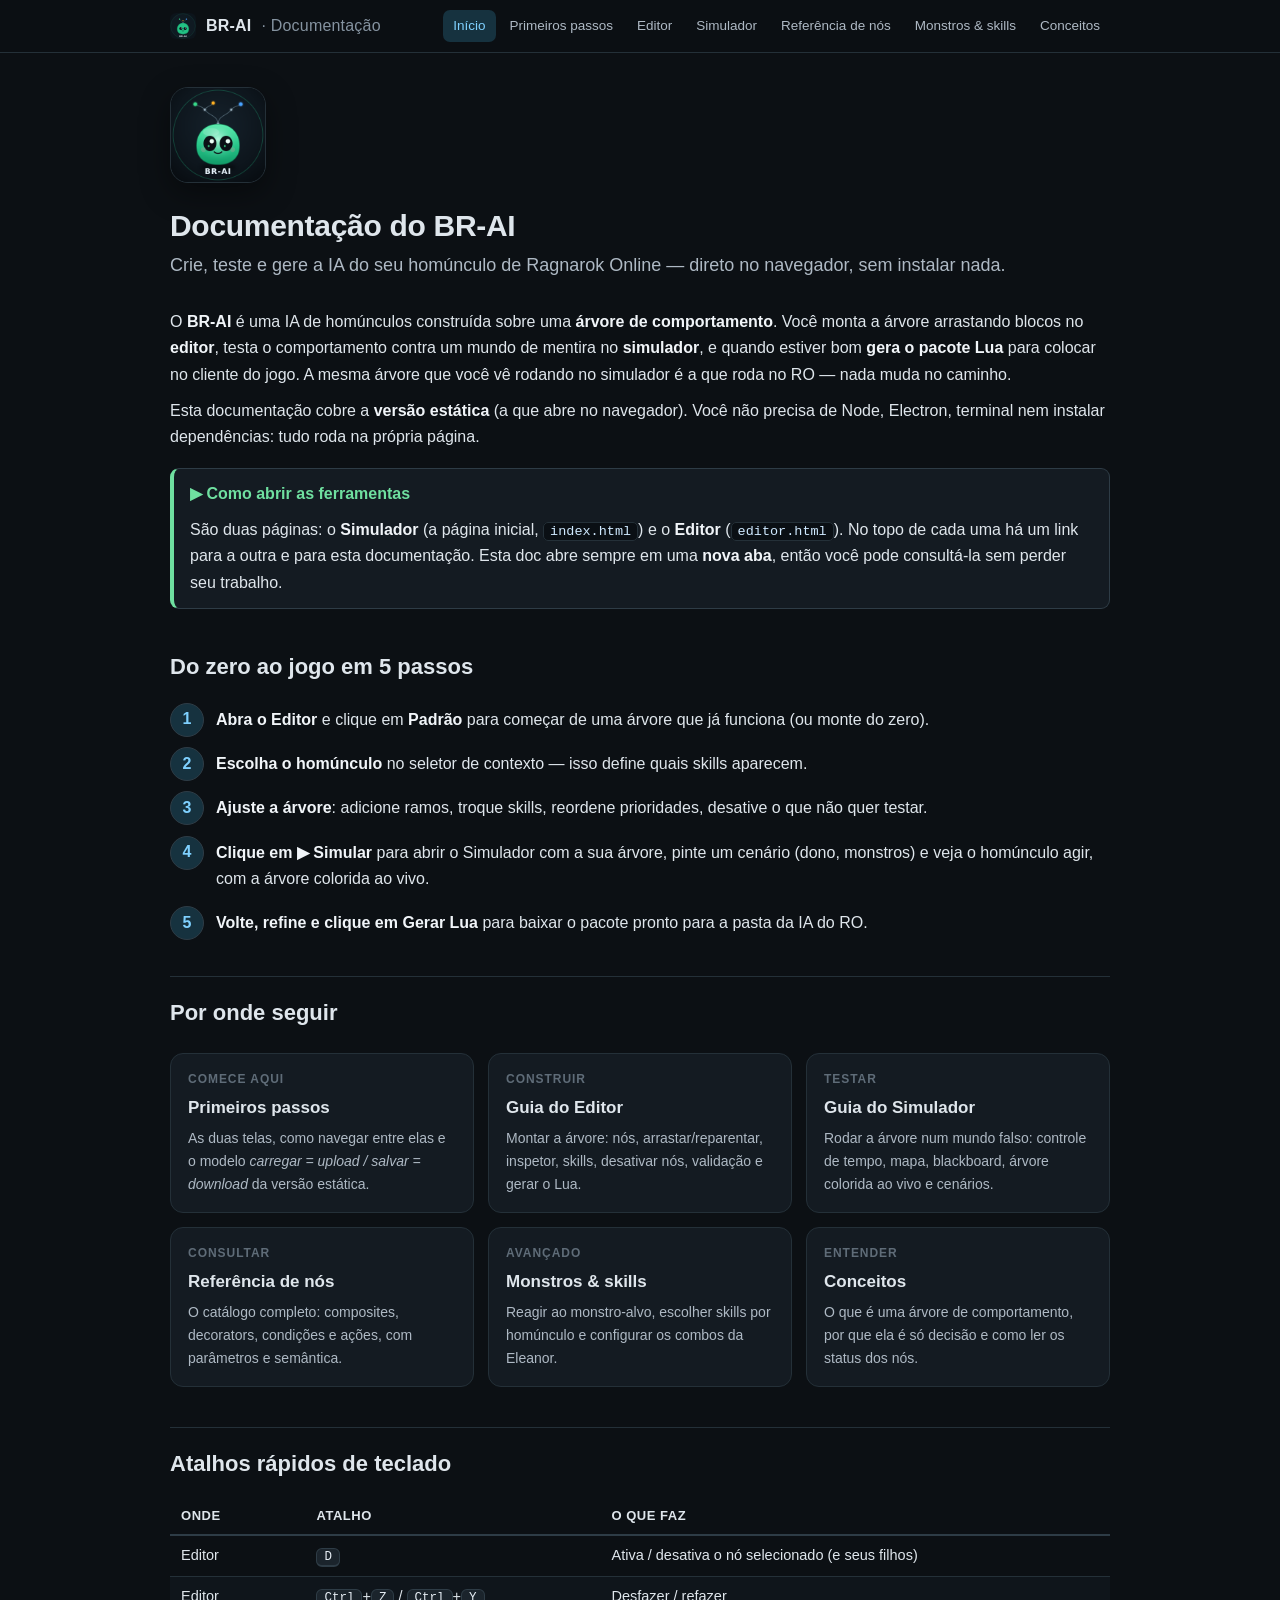
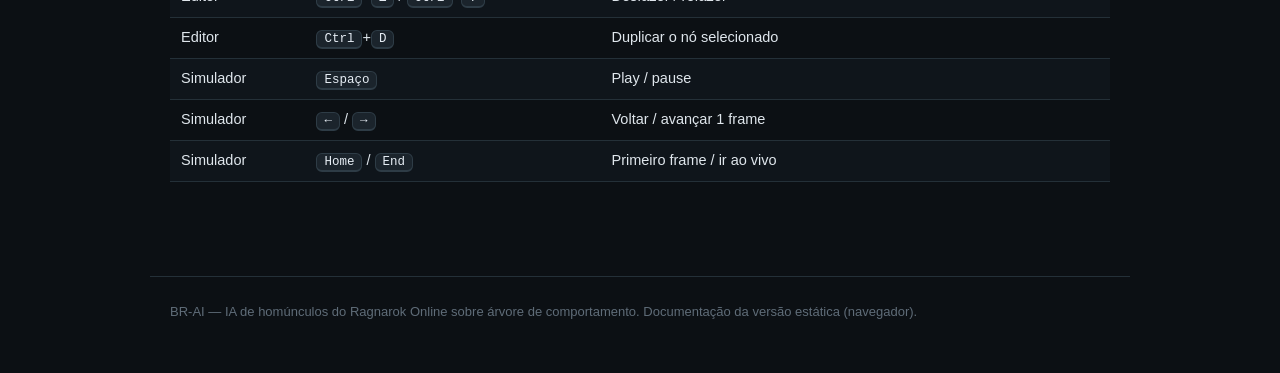
==== docs/index.html @ ee8c0c96 "Initial commit" ====
<!DOCTYPE html>
<html lang="pt-BR">
<head>
<meta charset="UTF-8" />
<meta name="viewport" content="width=device-width, initial-scale=1" />
<title>Documentação — BR-AI</title>
<link rel="stylesheet" href="help.css" />
<link rel="icon" href="img/logo.svg" />
</head>
<body>
<header class="top">
  <div class="row">
    <a class="brand" href="index.html"><img src="img/logo.svg" alt="" /> BR-AI <span class="muted" style="font-weight:500">· Documentação</span></a>
    <nav>
      <a href="index.html" class="cur">Início</a>
      <a href="primeiros-passos.html">Primeiros passos</a>
      <a href="editor.html">Editor</a>
      <a href="simulador.html">Simulador</a>
      <a href="referencia-nos.html">Referência de nós</a>
      <a href="monstros-e-skills.html">Monstros &amp; skills</a>
      <a href="conceitos.html">Conceitos</a>
    </nav>
  </div>
</header>

<main>
  <div class="hero">
    <img src="img/logo-hero.png" alt="Avatar do BR-AI" />
    <div class="t">
      <h1>Documentação do BR-AI</h1>
      <p class="lead">Crie, teste e gere a IA do seu homúnculo de Ragnarok Online — direto no navegador, sem instalar nada.</p>
    </div>
  </div>

  <p>O <strong>BR-AI</strong> é uma IA de homúnculos construída sobre uma <strong>árvore de comportamento</strong>. Você monta a árvore arrastando blocos no <strong>editor</strong>, testa o comportamento contra um mundo de mentira no <strong>simulador</strong>, e quando estiver bom <strong>gera o pacote Lua</strong> para colocar no cliente do jogo. A mesma árvore que você vê rodando no simulador é a que roda no RO — nada muda no caminho.</p>

  <p>Esta documentação cobre a <strong>versão estática</strong> (a que abre no navegador). Você não precisa de Node, Electron, terminal nem instalar dependências: tudo roda na própria página.</p>

  <div class="box tip">
    <div class="h">▶ Como abrir as ferramentas</div>
    <p>São duas páginas: o <strong>Simulador</strong> (a página inicial, <code>index.html</code>) e o <strong>Editor</strong> (<code>editor.html</code>). No topo de cada uma há um link para a outra e para esta documentação. Esta doc abre sempre em uma <strong>nova aba</strong>, então você pode consultá-la sem perder seu trabalho.</p>
  </div>

  <h2>Do zero ao jogo em 5 passos</h2>
  <ol class="steps">
    <li><strong>Abra o Editor</strong> e clique em <strong>Padrão</strong> para começar de uma árvore que já funciona (ou monte do zero).</li>
    <li><strong>Escolha o homúnculo</strong> no seletor de contexto — isso define quais skills aparecem.</li>
    <li><strong>Ajuste a árvore</strong>: adicione ramos, troque skills, reordene prioridades, desative o que não quer testar.</li>
    <li><strong>Clique em ▶ Simular</strong> para abrir o Simulador com a sua árvore, pinte um cenário (dono, monstros) e veja o homúnculo agir, com a árvore colorida ao vivo.</li>
    <li class="last"><strong>Volte, refine e clique em Gerar Lua</strong> para baixar o pacote pronto para a pasta da IA do RO.</li>
  </ol>

  <h2>Por onde seguir</h2>
  <div class="cards">
    <a class="card" href="primeiros-passos.html">
      <div class="k">Comece aqui</div>
      <h3>Primeiros passos</h3>
      <p>As duas telas, como navegar entre elas e o modelo <em>carregar = upload / salvar = download</em> da versão estática.</p>
    </a>
    <a class="card" href="editor.html">
      <div class="k">Construir</div>
      <h3>Guia do Editor</h3>
      <p>Montar a árvore: nós, arrastar/reparentar, inspetor, skills, desativar nós, validação e gerar o Lua.</p>
    </a>
    <a class="card" href="simulador.html">
      <div class="k">Testar</div>
      <h3>Guia do Simulador</h3>
      <p>Rodar a árvore num mundo falso: controle de tempo, mapa, blackboard, árvore colorida ao vivo e cenários.</p>
    </a>
    <a class="card" href="referencia-nos.html">
      <div class="k">Consultar</div>
      <h3>Referência de nós</h3>
      <p>O catálogo completo: composites, decorators, condições e ações, com parâmetros e semântica.</p>
    </a>
    <a class="card" href="monstros-e-skills.html">
      <div class="k">Avançado</div>
      <h3>Monstros &amp; skills</h3>
      <p>Reagir ao monstro-alvo, escolher skills por homúnculo e configurar os combos da Eleanor.</p>
    </a>
    <a class="card" href="conceitos.html">
      <div class="k">Entender</div>
      <h3>Conceitos</h3>
      <p>O que é uma árvore de comportamento, por que ela é só decisão e como ler os status dos nós.</p>
    </a>
  </div>

  <h2>Atalhos rápidos de teclado</h2>
  <table>
    <thead><tr><th>Onde</th><th>Atalho</th><th>O que faz</th></tr></thead>
    <tbody>
      <tr><td>Editor</td><td><kbd>D</kbd></td><td>Ativa / desativa o nó selecionado (e seus filhos)</td></tr>
      <tr><td>Editor</td><td><kbd>Ctrl</kbd>+<kbd>Z</kbd> / <kbd>Ctrl</kbd>+<kbd>Y</kbd></td><td>Desfazer / refazer</td></tr>
      <tr><td>Editor</td><td><kbd>Ctrl</kbd>+<kbd>D</kbd></td><td>Duplicar o nó selecionado</td></tr>
      <tr><td>Simulador</td><td><kbd>Espaço</kbd></td><td>Play / pause</td></tr>
      <tr><td>Simulador</td><td><kbd>←</kbd> / <kbd>→</kbd></td><td>Voltar / avançar 1 frame</td></tr>
      <tr><td>Simulador</td><td><kbd>Home</kbd> / <kbd>End</kbd></td><td>Primeiro frame / ir ao vivo</td></tr>
    </tbody>
  </table>
</main>

<footer>
  BR-AI — IA de homúnculos do Ragnarok Online sobre árvore de comportamento. Documentação da versão estática (navegador).
</footer>
</body>
</html>
---- docs/help.css ----
/* help.css — estilo do site de documentação estática do BR-AI.
   Tema escuro coeso com o app, otimizado para leitura. */
:root{
  --bg:#0c1014; --bg2:#11171d; --card:#141b22; --card2:#0f151b;
  --ink:#dfe6ec; --ink2:#aeb9c4; --mut:#8593a0; --faint:#5f6c78;
  --line:#243038; --line2:#2e3c46;
  --acc:#7fd1ff; --acc2:#6fe0a0; --warn:#ffcf5c; --bad:#ff7a7a; --viol:#c9a6ff;
  --code:#0a0e12; --kbdbg:#1b242c;
  --maxw:980px;
}
*{box-sizing:border-box}
html{scroll-behavior:smooth}
body{
  margin:0; background:var(--bg); color:var(--ink);
  font:16px/1.65 -apple-system,BlinkMacSystemFont,"Segoe UI",Roboto,Helvetica,Arial,sans-serif;
  -webkit-font-smoothing:antialiased;
}
a{color:var(--acc); text-decoration:none}
a:hover{text-decoration:underline}

/* ---- top nav ---- */
header.top{
  position:sticky; top:0; z-index:50; background:rgba(12,16,20,.92);
  backdrop-filter:saturate(140%) blur(8px); border-bottom:1px solid var(--line);
}
header.top .row{max-width:var(--maxw); margin:0 auto; display:flex; align-items:center; gap:14px; padding:10px 20px; flex-wrap:wrap}
header.top .brand{display:flex; align-items:center; gap:10px; font-weight:800; letter-spacing:.2px; color:var(--ink)}
header.top .brand img{width:26px; height:26px; border-radius:6px; display:block}
header.top nav{display:flex; gap:4px; flex-wrap:wrap; margin-left:auto}
header.top nav a{
  color:var(--ink2); padding:5px 10px; border-radius:7px; font-size:13.5px; white-space:nowrap;
}
header.top nav a:hover{background:var(--bg2); color:var(--ink); text-decoration:none}
header.top nav a.cur{background:#16323f; color:var(--acc)}

/* ---- layout ---- */
main{max-width:var(--maxw); margin:0 auto; padding:26px 20px 80px}
.crumbs{font-size:13px; color:var(--mut); margin:2px 0 18px}
.crumbs a{color:var(--mut)}
h1{font-size:30px; line-height:1.2; margin:.2em 0 .35em; letter-spacing:-.01em}
h2{font-size:22px; margin:1.8em 0 .5em; padding-top:.3em; border-top:1px solid var(--line); padding-top:18px}
h2:first-of-type{border-top:0; padding-top:0}
h3{font-size:17px; margin:1.4em 0 .4em; color:var(--ink)}
p{margin:.6em 0}
.lead{font-size:18px; color:var(--ink2); margin:.4em 0 1em}
ul,ol{margin:.5em 0 .9em; padding-left:1.3em}
li{margin:.28em 0}
strong{color:#f1f5f9}
hr{border:0; border-top:1px solid var(--line); margin:2em 0}
small,.muted{color:var(--mut)}

/* ---- code ---- */
code{background:#0a0f14; border:1px solid var(--line); border-radius:5px; padding:1px 6px; font:13.5px/1.5 ui-monospace,SFMono-Regular,Menlo,Consolas,monospace; color:#cfe9ff}
pre{background:var(--code); border:1px solid var(--line); border-radius:10px; padding:14px 16px; overflow:auto; margin:1em 0}
pre code{background:none; border:0; padding:0; color:#cbd6e2}
kbd{display:inline-block; background:var(--kbdbg); border:1px solid var(--line2); border-bottom-width:2px; border-radius:6px; padding:1px 7px; font:12.5px ui-monospace,monospace; color:#e7eef5; min-width:18px; text-align:center}

/* ---- figures / screenshots ---- */
figure{margin:1.2em 0; background:var(--card2); border:1px solid var(--line); border-radius:12px; padding:10px; }
figure img{display:block; width:100%; height:auto; border-radius:8px; border:1px solid var(--line)}
figure.inline{max-width:520px}
figure.narrow{max-width:380px; margin-left:0}
figcaption{color:var(--mut); font-size:13px; margin-top:8px; padding:0 4px}
figcaption b{color:var(--ink2)}

/* ---- callouts ---- */
.box{border:1px solid var(--line2); border-left-width:4px; border-radius:9px; padding:12px 16px; margin:1.1em 0; background:var(--card)}
.box p:first-child{margin-top:0}.box p:last-child{margin-bottom:0}
.box .h{font-weight:700; margin-bottom:.2em; display:flex; align-items:center; gap:8px}
.box.note{border-left-color:var(--acc)} .box.note .h{color:var(--acc)}
.box.tip{border-left-color:var(--acc2)} .box.tip .h{color:var(--acc2)}
.box.warn{border-left-color:var(--warn)} .box.warn .h{color:var(--warn)}
.box.key{border-left-color:var(--viol)} .box.key .h{color:var(--viol)}

/* ---- tables ---- */
table{width:100%; border-collapse:collapse; margin:1em 0; font-size:14.5px}
th,td{text-align:left; padding:8px 11px; border-bottom:1px solid var(--line); vertical-align:top}
thead th{color:var(--ink); border-bottom:2px solid var(--line2); font-size:13px; text-transform:uppercase; letter-spacing:.04em}
tbody tr:nth-child(even){background:#0f151b}
td code{white-space:nowrap}

/* ---- index hero + cards ---- */
.hero{display:flex; gap:22px; align-items:center; margin:8px 0 6px; flex-wrap:wrap}
.hero img{width:96px; height:96px; border-radius:18px; border:1px solid var(--line); box-shadow:0 10px 30px rgba(0,0,0,.4)}
.hero .t h1{margin:.1em 0}
.cards{display:grid; grid-template-columns:repeat(auto-fill,minmax(260px,1fr)); gap:14px; margin:1.3em 0}
.card{display:block; background:var(--card); border:1px solid var(--line); border-radius:13px; padding:16px 17px; transition:border-color .15s, transform .15s, background .15s}
.card:hover{border-color:var(--acc); background:#15202a; text-decoration:none; transform:translateY(-2px)}
.card .k{font-size:12px; color:var(--faint); font-weight:700; letter-spacing:.08em; text-transform:uppercase}
.card h3{margin:.25em 0 .3em; color:var(--ink)}
.card p{margin:0; color:var(--ink2); font-size:14px}

/* ---- step list ---- */
ol.steps{counter-reset:s; list-style:none; padding-left:0; margin:1.1em 0}
ol.steps>li{position:relative; padding:4px 0 14px 46px; margin:0}
ol.steps>li:before{counter-increment:s; content:counter(s); position:absolute; left:0; top:0; width:32px; height:32px; border-radius:50%; background:#16323f; color:var(--acc); font-weight:800; display:flex; align-items:center; justify-content:center; border:1px solid var(--line2)}
ol.steps>li.last{padding-bottom:0}

/* swatches for tree colors */
.sw{display:inline-block; width:12px; height:12px; border-radius:3px; vertical-align:-1px; margin-right:5px; border:1px solid rgba(255,255,255,.15)}
.sw.ok{background:#6fe0a0}.sw.run{background:#ffcf5c}.sw.fail{background:#ff7a7a}.sw.none{background:#5f6c78}.sw.off{background:#3a4753}

/* footer */
footer{max-width:var(--maxw); margin:0 auto; padding:24px 20px 50px; color:var(--faint); font-size:13px; border-top:1px solid var(--line)}
footer a{color:var(--mut)}

.toc{background:var(--card2); border:1px solid var(--line); border-radius:11px; padding:12px 18px; margin:1.2em 0}
.toc .h{font-size:12px; text-transform:uppercase; letter-spacing:.08em; color:var(--faint); font-weight:700; margin-bottom:6px}
.toc ul{margin:.2em 0; columns:2; column-gap:26px}
@media(max-width:640px){ .toc ul{columns:1} header.top nav{width:100%; margin-left:0} h1{font-size:25px} }
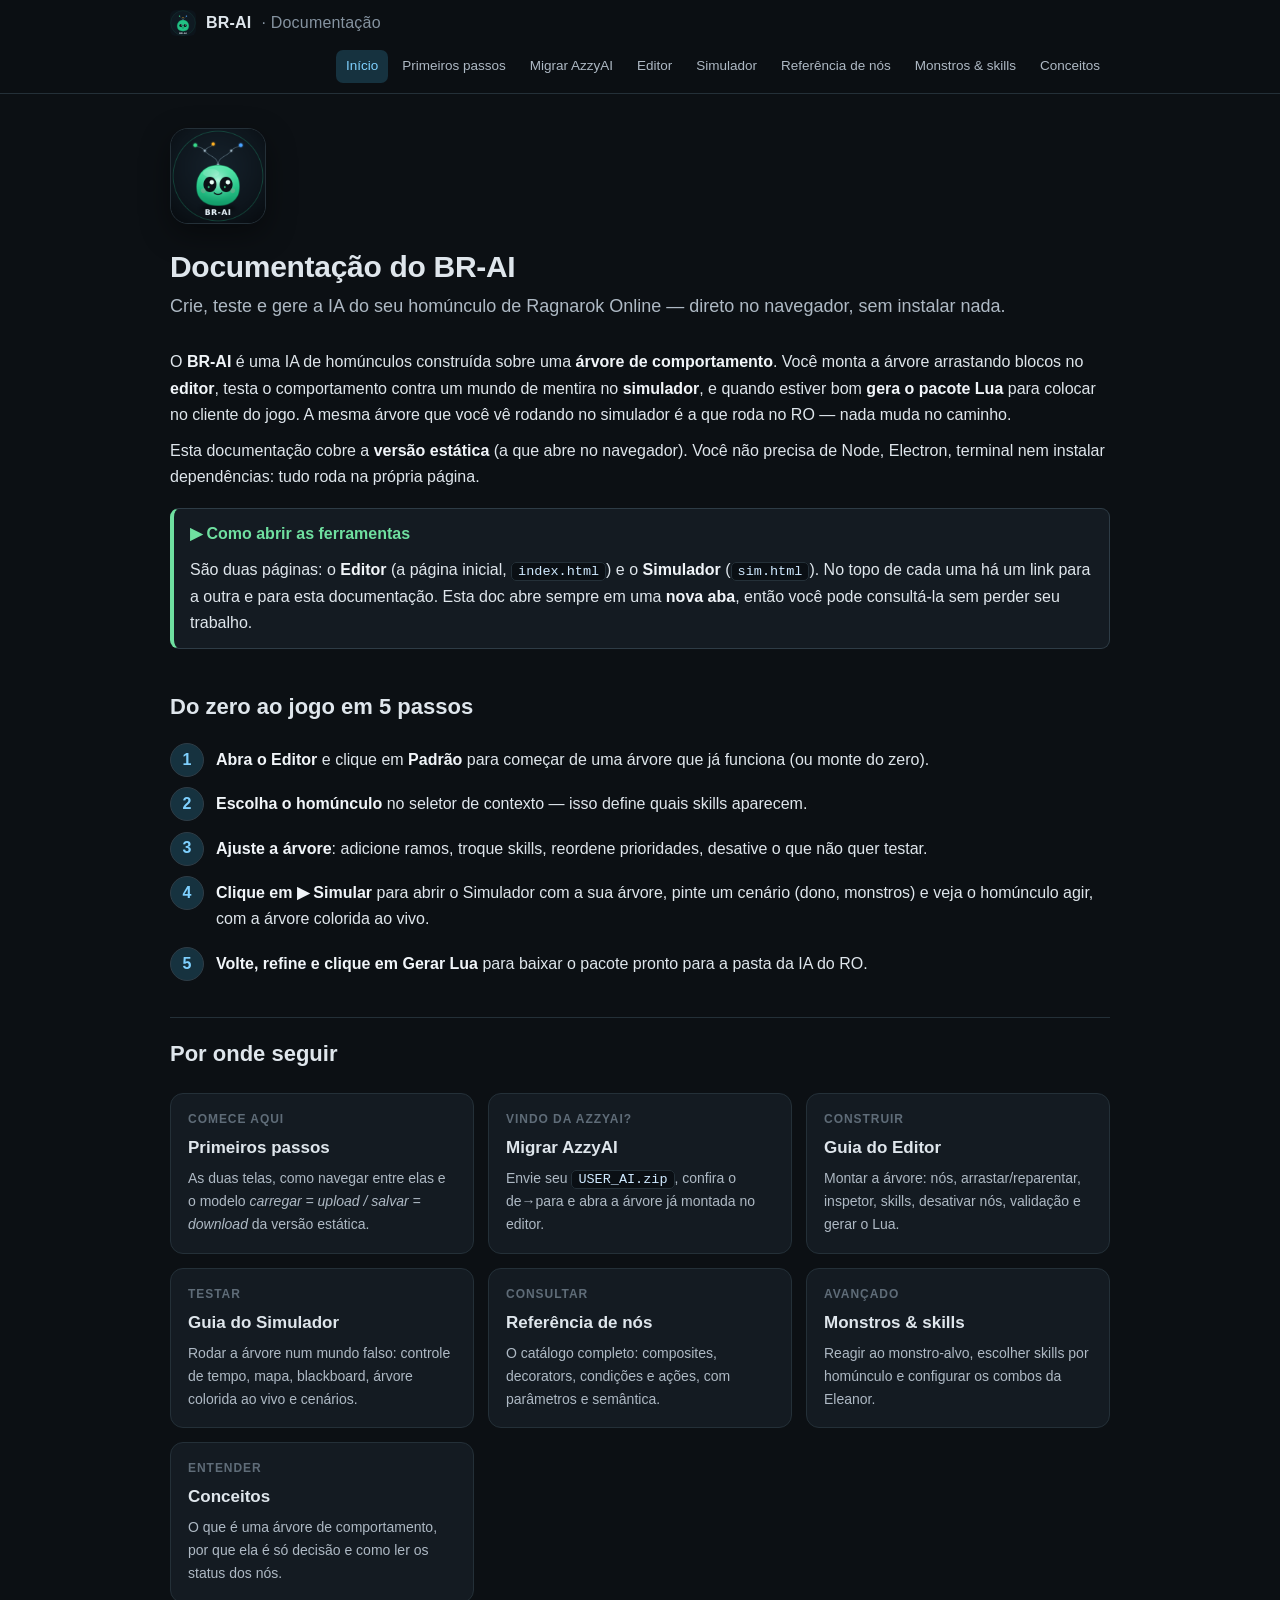
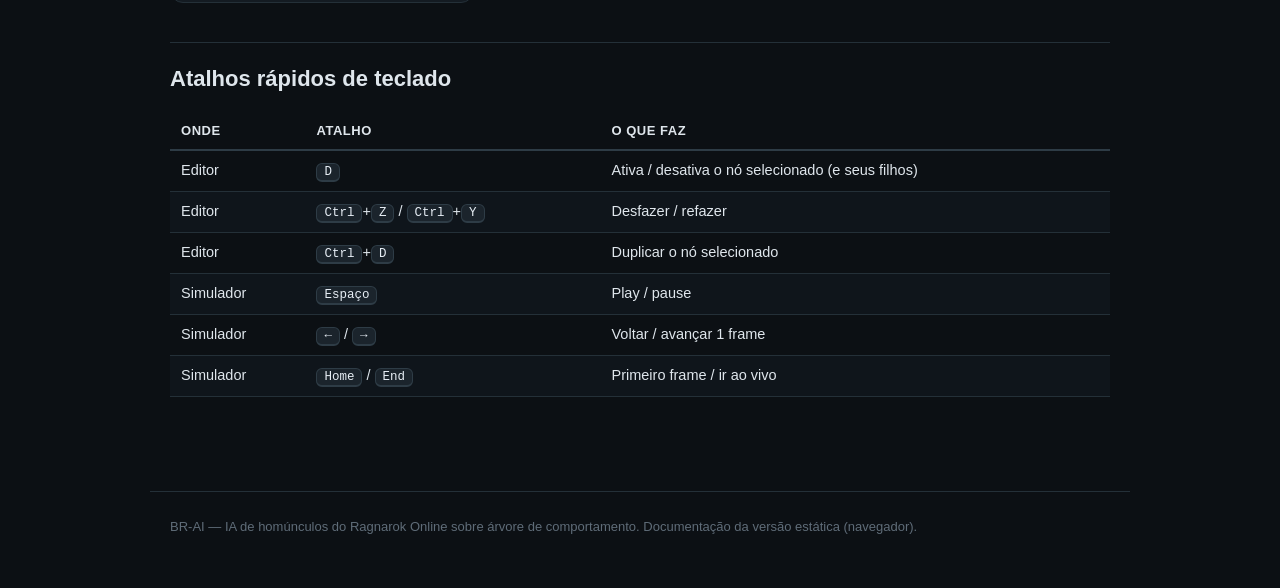
==== commit 123f6465: "feat: add azzy AI import" ====
--- a/docs/index.html
+++ b/docs/index.html
@@ -14,6 +14,7 @@
     <nav>
       <a href="index.html" class="cur">Início</a>
       <a href="primeiros-passos.html">Primeiros passos</a>
+      <a href="migrar.html">Migrar AzzyAI</a>
       <a href="editor.html">Editor</a>
       <a href="simulador.html">Simulador</a>
       <a href="referencia-nos.html">Referência de nós</a>
@@ -38,7 +39,7 @@
 
   <div class="box tip">
     <div class="h">▶ Como abrir as ferramentas</div>
-    <p>São duas páginas: o <strong>Simulador</strong> (a página inicial, <code>index.html</code>) e o <strong>Editor</strong> (<code>editor.html</code>). No topo de cada uma há um link para a outra e para esta documentação. Esta doc abre sempre em uma <strong>nova aba</strong>, então você pode consultá-la sem perder seu trabalho.</p>
+    <p>São duas páginas: o <strong>Editor</strong> (a página inicial, <code>index.html</code>) e o <strong>Simulador</strong> (<code>sim.html</code>). No topo de cada uma há um link para a outra e para esta documentação. Esta doc abre sempre em uma <strong>nova aba</strong>, então você pode consultá-la sem perder seu trabalho.</p>
   </div>
 
   <h2>Do zero ao jogo em 5 passos</h2>
@@ -56,6 +57,11 @@
       <div class="k">Comece aqui</div>
       <h3>Primeiros passos</h3>
       <p>As duas telas, como navegar entre elas e o modelo <em>carregar = upload / salvar = download</em> da versão estática.</p>
+    </a>
+    <a class="card" href="migrar.html">
+      <div class="k">Vindo da AzzyAI?</div>
+      <h3>Migrar AzzyAI</h3>
+      <p>Envie seu <code>USER_AI.zip</code>, confira o de&rarr;para e abra a árvore já montada no editor.</p>
     </a>
     <a class="card" href="editor.html">
       <div class="k">Construir</div>
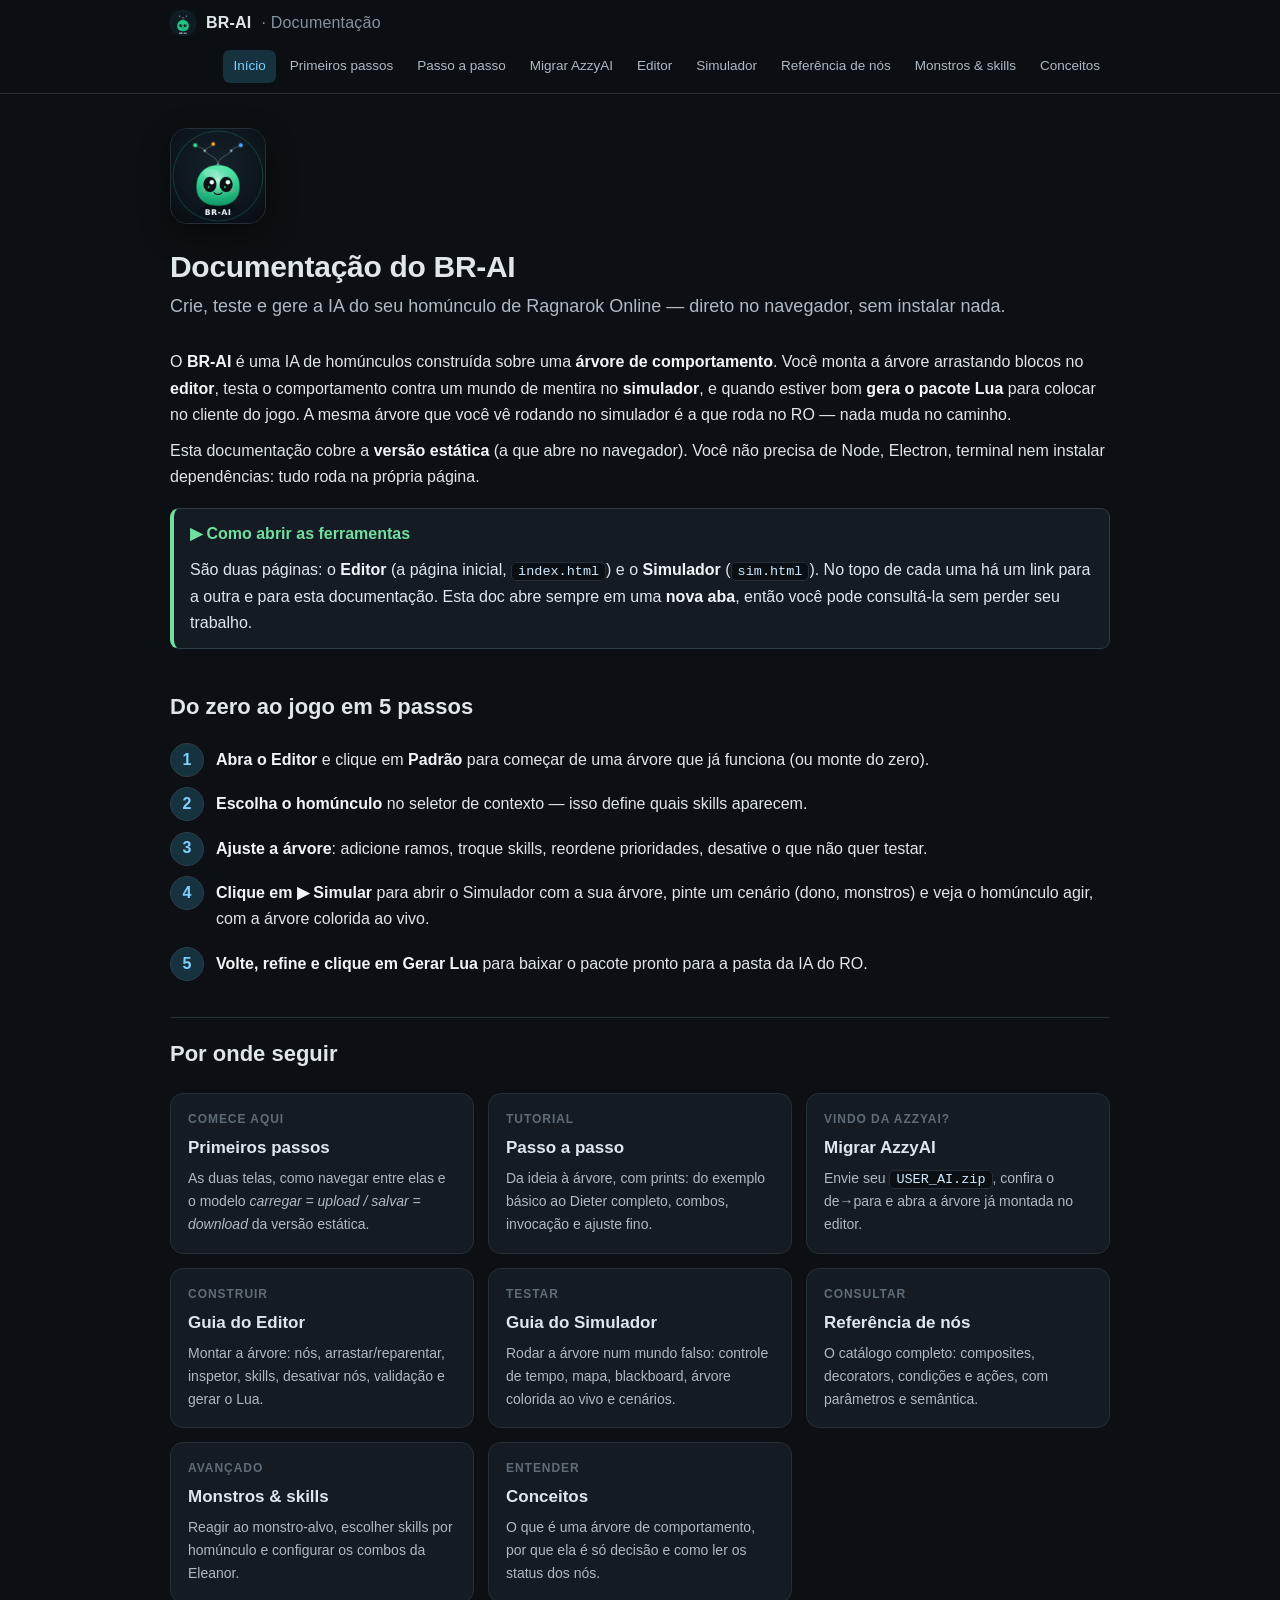
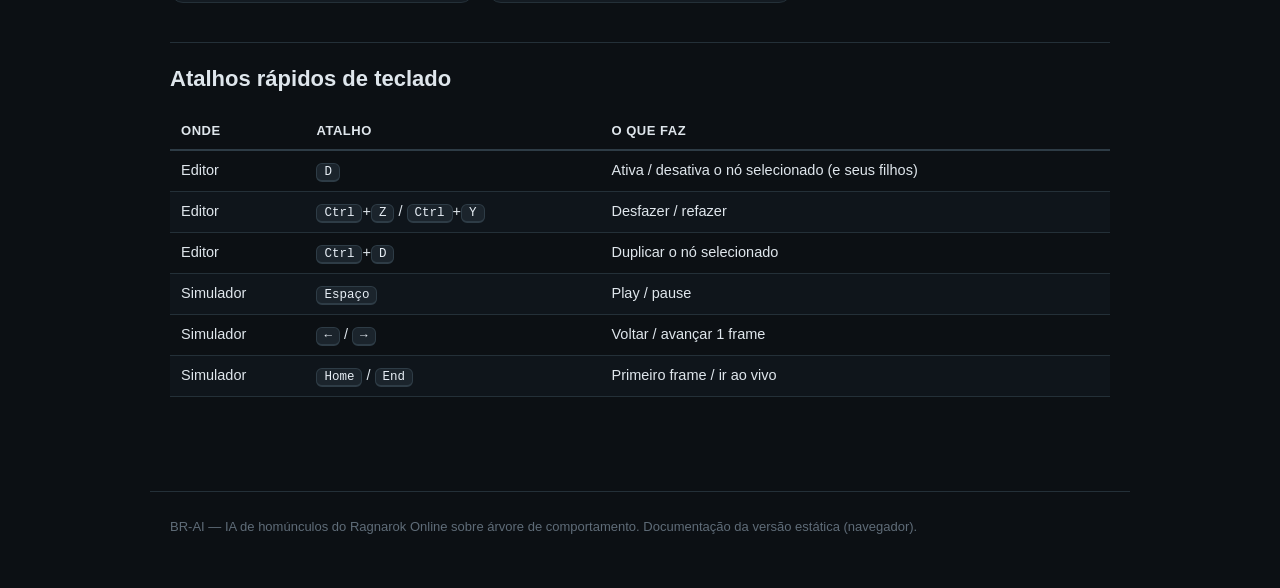
==== commit 0165298f: "feat: create first tree creation doc" ====
--- a/docs/index.html
+++ b/docs/index.html
@@ -14,6 +14,7 @@
     <nav>
       <a href="index.html" class="cur">Início</a>
       <a href="primeiros-passos.html">Primeiros passos</a>
+      <a href="passo-a-passo.html">Passo a passo</a>
       <a href="migrar.html">Migrar AzzyAI</a>
       <a href="editor.html">Editor</a>
       <a href="simulador.html">Simulador</a>
@@ -57,6 +58,11 @@
       <div class="k">Comece aqui</div>
       <h3>Primeiros passos</h3>
       <p>As duas telas, como navegar entre elas e o modelo <em>carregar = upload / salvar = download</em> da versão estática.</p>
+    </a>
+    <a class="card" href="passo-a-passo.html">
+      <div class="k">Tutorial</div>
+      <h3>Passo a passo</h3>
+      <p>Da ideia à árvore, com prints: do exemplo básico ao Dieter completo, combos, invoca&ccedil;&atilde;o e ajuste fino.</p>
     </a>
     <a class="card" href="migrar.html">
       <div class="k">Vindo da AzzyAI?</div>
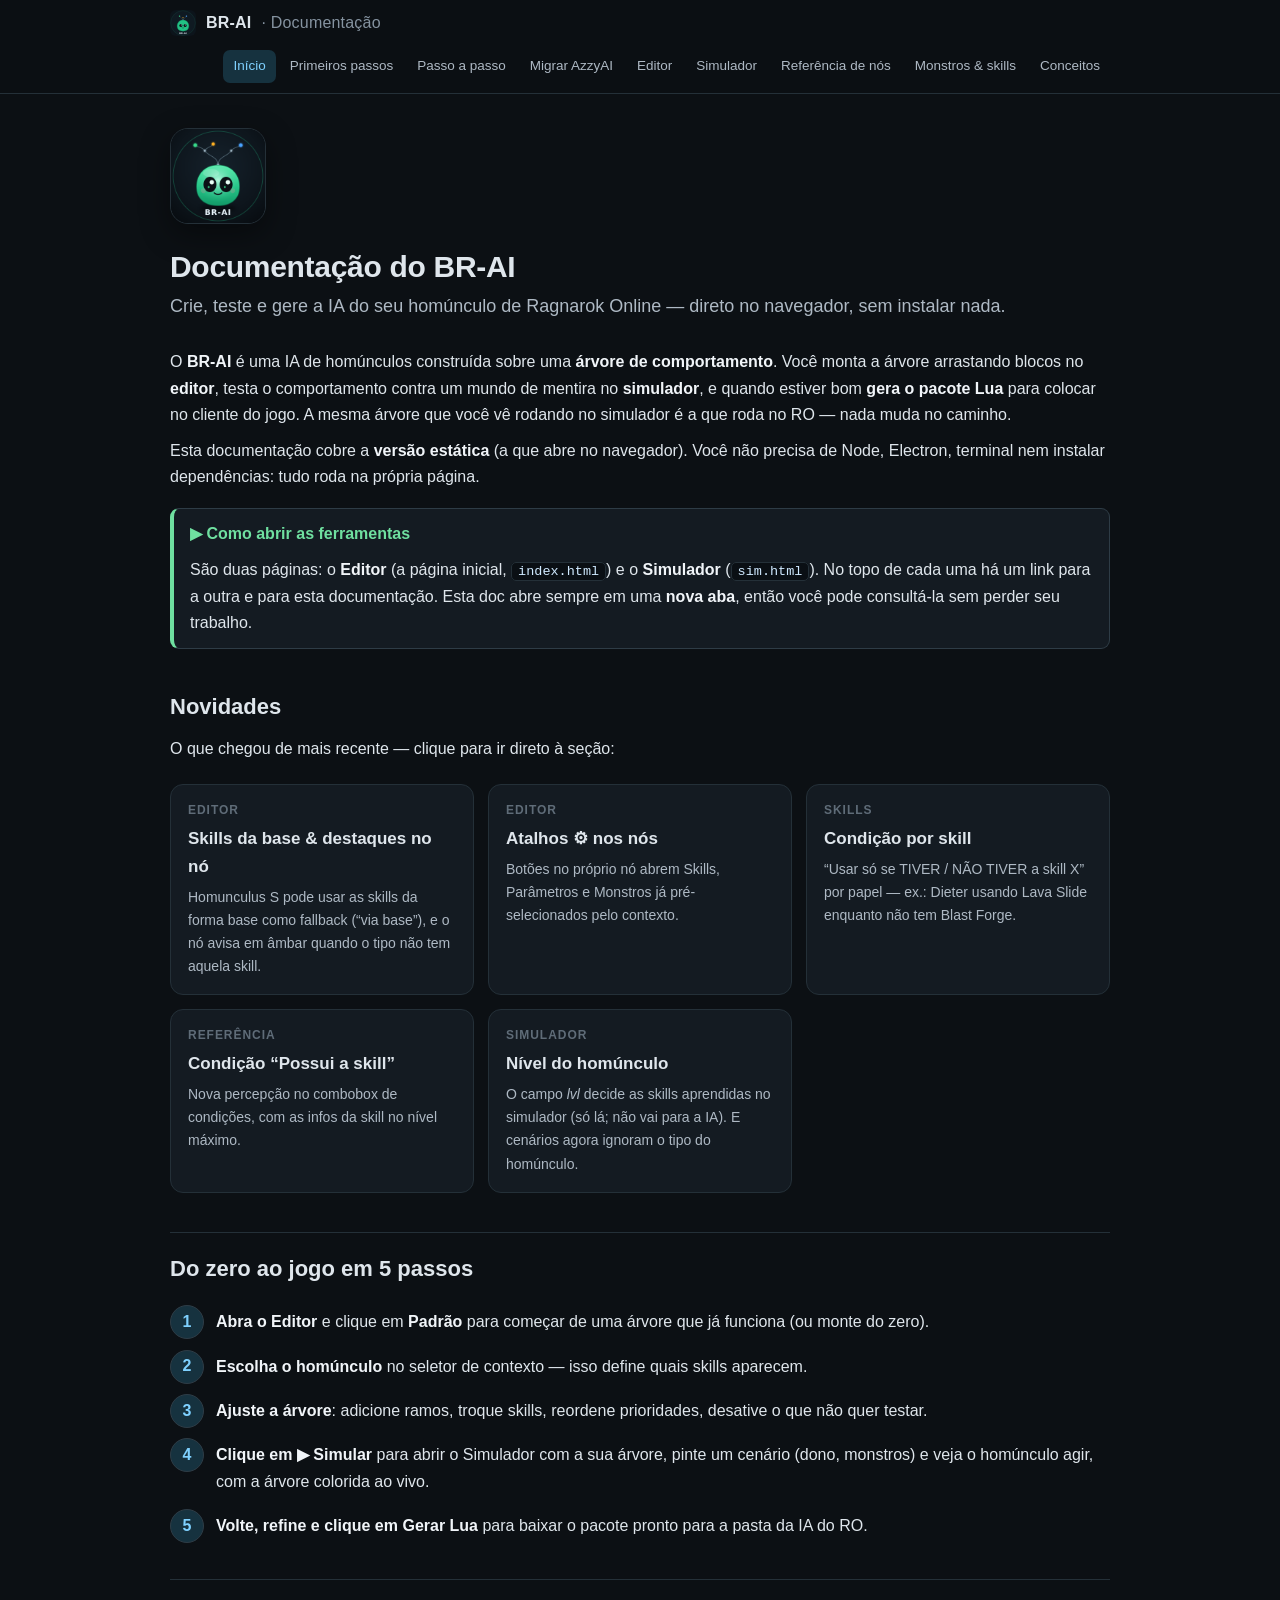
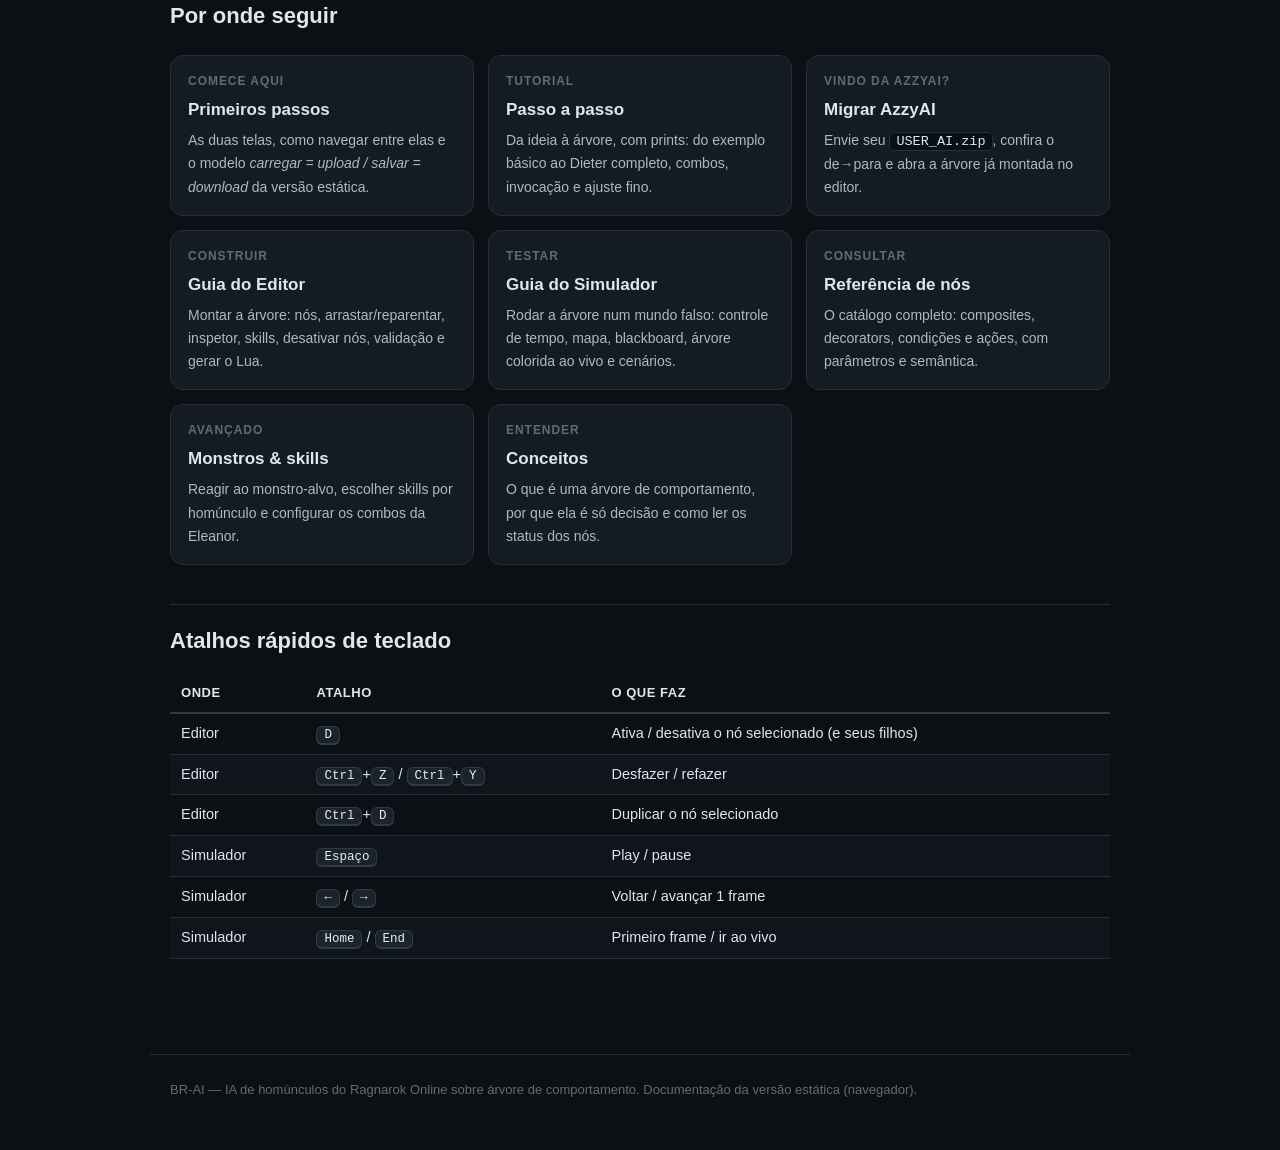
==== commit 7c87531c: "chore: increase documentation" ====
--- a/docs/index.html
+++ b/docs/index.html
@@ -41,6 +41,36 @@
   <div class="box tip">
     <div class="h">▶ Como abrir as ferramentas</div>
     <p>São duas páginas: o <strong>Editor</strong> (a página inicial, <code>index.html</code>) e o <strong>Simulador</strong> (<code>sim.html</code>). No topo de cada uma há um link para a outra e para esta documentação. Esta doc abre sempre em uma <strong>nova aba</strong>, então você pode consultá-la sem perder seu trabalho.</p>
+  </div>
+
+  <h2>Novidades</h2>
+  <p>O que chegou de mais recente — clique para ir direto à seção:</p>
+  <div class="cards">
+    <a class="card" href="editor.html#destaque">
+      <div class="k">Editor</div>
+      <h3>Skills da base &amp; destaques no nó</h3>
+      <p>Homunculus S pode usar as skills da forma base como fallback (“via base”), e o nó avisa em âmbar quando o tipo não tem aquela skill.</p>
+    </a>
+    <a class="card" href="editor.html#atalhos">
+      <div class="k">Editor</div>
+      <h3>Atalhos ⚙ nos nós</h3>
+      <p>Botões no próprio nó abrem Skills, Parâmetros e Monstros já pré-selecionados pelo contexto.</p>
+    </a>
+    <a class="card" href="monstros-e-skills.html#condicao-skill">
+      <div class="k">Skills</div>
+      <h3>Condição por skill</h3>
+      <p>“Usar só se TIVER / NÃO TIVER a skill X” por papel — ex.: Dieter usando Lava Slide enquanto não tem Blast Forge.</p>
+    </a>
+    <a class="card" href="referencia-nos.html#skills-cond">
+      <div class="k">Referência</div>
+      <h3>Condição “Possui a skill”</h3>
+      <p>Nova percepção no combobox de condições, com as infos da skill no nível máximo.</p>
+    </a>
+    <a class="card" href="simulador.html#lvl">
+      <div class="k">Simulador</div>
+      <h3>Nível do homúnculo</h3>
+      <p>O campo <em>lvl</em> decide as skills aprendidas no simulador (só lá; não vai para a IA). E cenários agora ignoram o tipo do homúnculo.</p>
+    </a>
   </div>
 
   <h2>Do zero ao jogo em 5 passos</h2>
